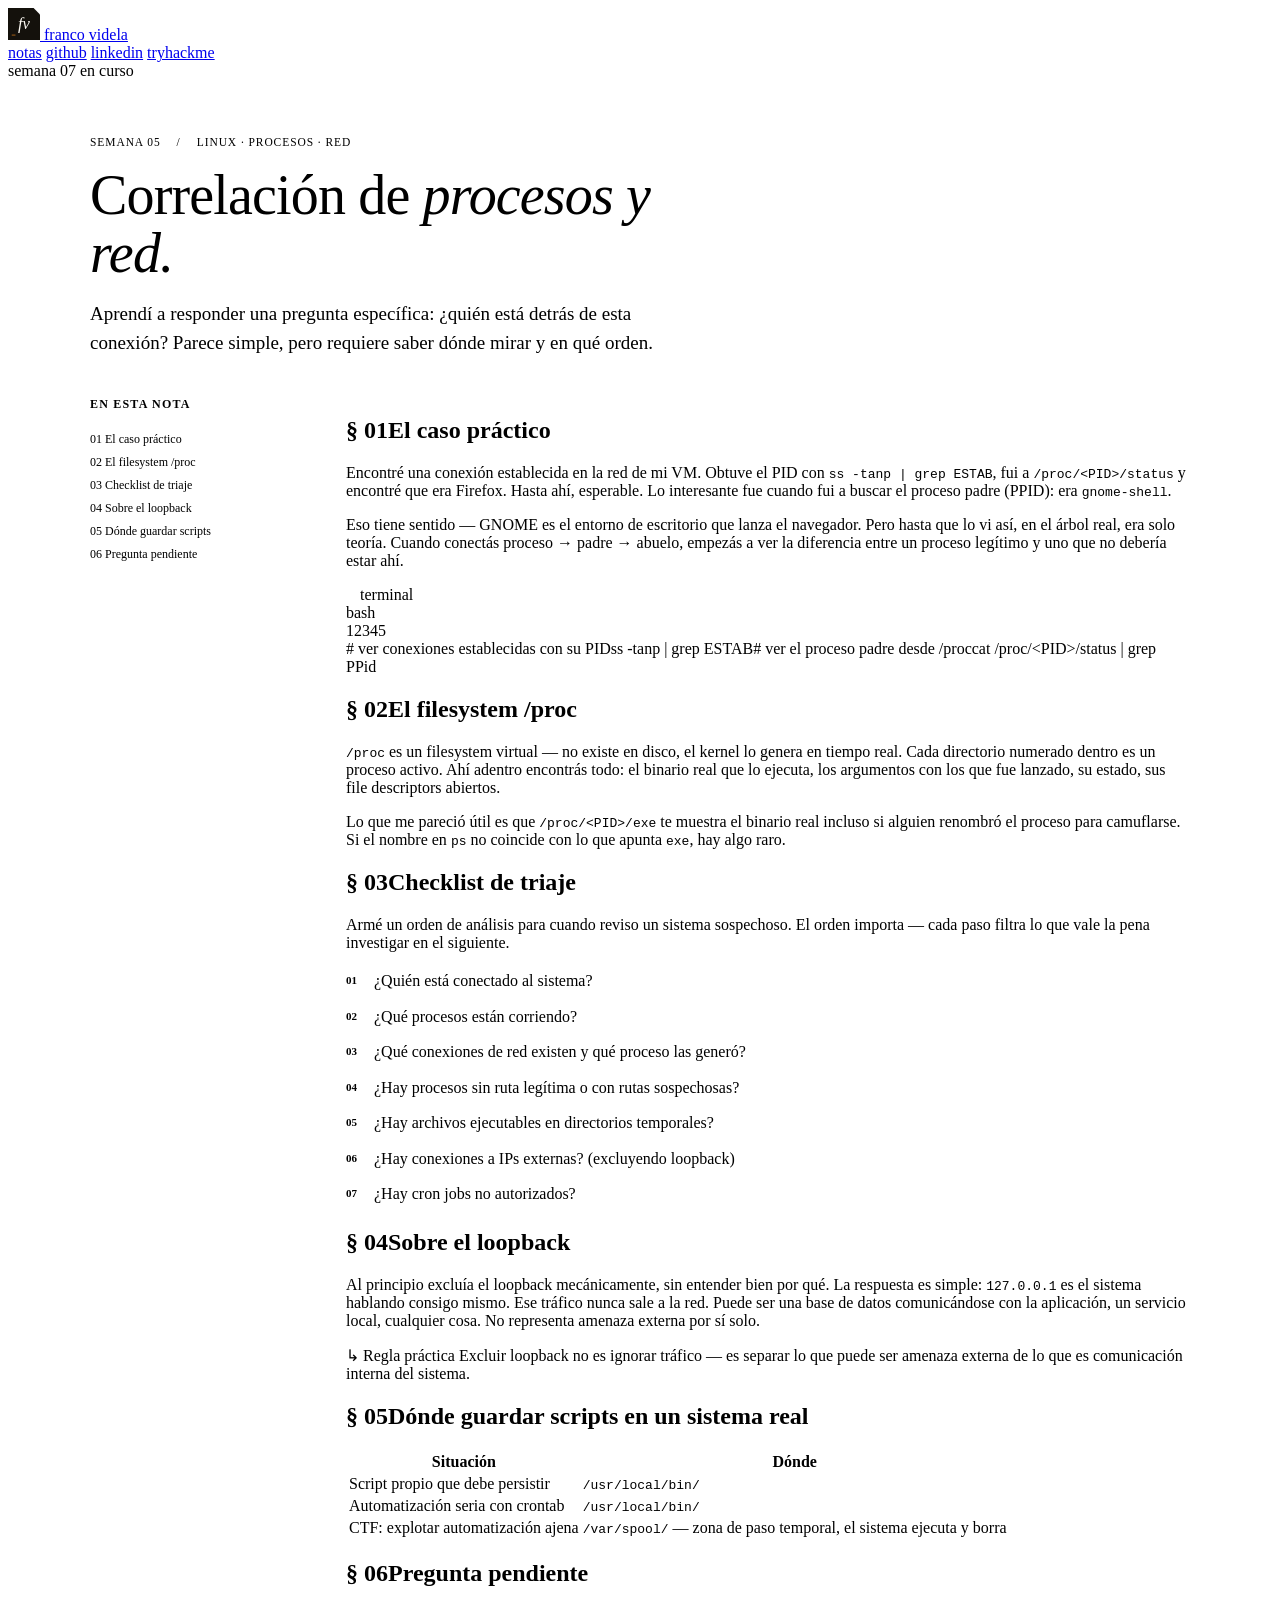
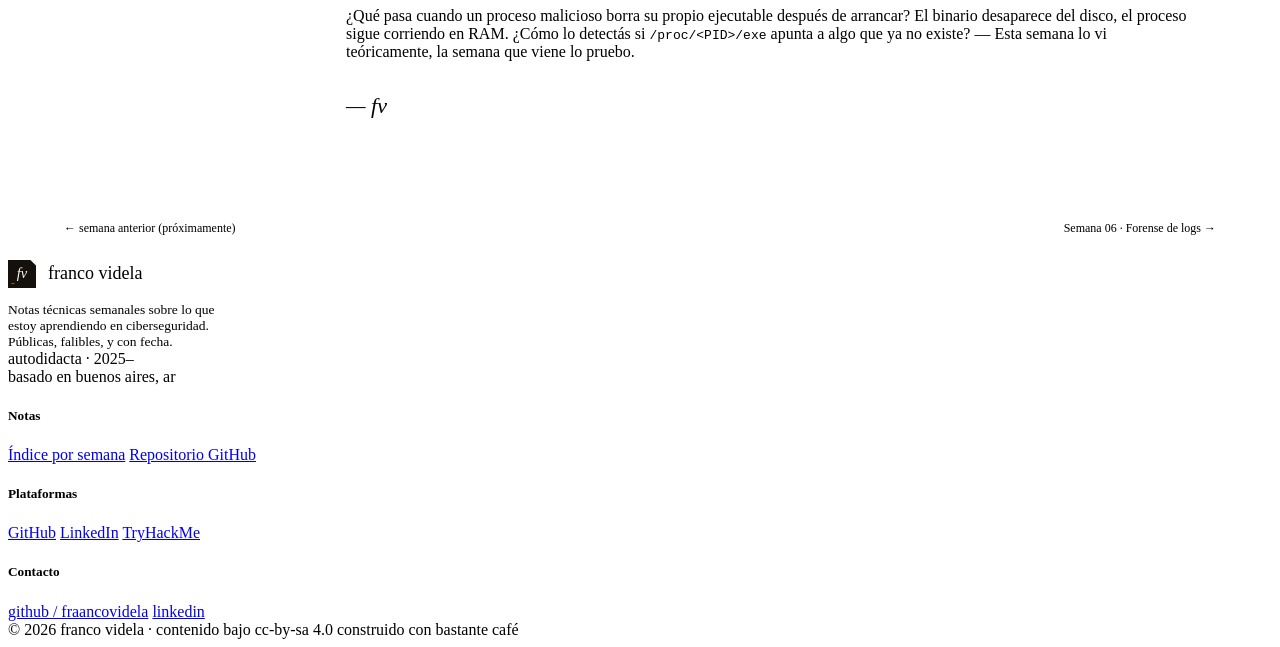
==== docs/semanas/semana-05.html @ 09275e1f "docs: add semana-05 html note" ====
<!doctype html>
<html lang="es">
<head>
<meta charset="utf-8"/>
<meta name="viewport" content="width=device-width, initial-scale=1"/>
<title>Semana 05 — Correlación de procesos y red · franco videla</title>
<link rel="stylesheet" href="../fv-design.css"/>
<style>
  .site-main { padding: 56px; max-width: 1100px; margin: 0 auto; }
  .article-meta {
    display: flex; gap: 16px; flex-wrap: wrap;
    font-family: var(--ff-mono); font-size: 11.5px;
    color: var(--ink-500); text-transform: uppercase; letter-spacing: 0.08em;
    margin-bottom: 18px;
  }
  .article-meta .sep { color: var(--paper-300); }
  .article h1 {
    font-family: var(--ff-display); font-weight: 400;
    font-size: 56px; line-height: 1.04; letter-spacing: -0.015em;
    margin: 0 0 18px; color: var(--ink-900); max-width: 22ch;
  }
  .article h1 .it { font-style: italic; color: var(--amber-700); }
  .article .lede {
    font-size: 19px; color: var(--ink-700); line-height: 1.5;
    max-width: 62ch; margin: 0 0 40px;
  }
  .article-body { display: grid; grid-template-columns: 200px 1fr; gap: 56px; }
  .toc {
    position: sticky; top: 90px; align-self: start;
    font-family: var(--ff-mono); font-size: 12px; color: var(--ink-500);
  }
  .toc .lbl {
    text-transform: uppercase; letter-spacing: 0.1em;
    color: var(--ink-900); font-weight: 600;
    border-bottom: 1px solid var(--paper-300); padding-bottom: 8px; margin-bottom: 12px;
  }
  .toc ol { list-style: none; padding: 0; margin: 0; counter-reset: tocnum; display: grid; gap: 8px; }
  .toc li { counter-increment: tocnum; }
  .toc li::before { content: counter(tocnum, decimal-leading-zero) "  "; color: var(--ink-300); }
  .toc a { color: var(--ink-700); text-decoration: none; }
  .toc a:hover { color: var(--amber-700); }
  .sign-off { margin-top: 32px; font-family: var(--ff-display); font-size: 22px; color: var(--ink-900); font-style: italic; }
  .checklist { list-style: none; padding: 0; margin: 0 0 22px; }
  .checklist li {
    position: relative; padding-left: 28px; margin-bottom: 10px;
    font-size: 16px; color: var(--ink-700); line-height: 1.6; max-width: 64ch;
    font-family: var(--ff-sans);
  }
  .checklist li::before {
    content: counter(step, decimal-leading-zero);
    counter-increment: step;
    position: absolute; left: 0;
    font-family: var(--ff-mono); font-size: 11px; color: var(--amber-500);
    top: 4px; font-weight: 600;
  }
  .checklist { counter-reset: step; }
  .nav-week {
    display: flex; justify-content: space-between; align-items: center;
    padding: 24px 56px; border-top: 1px solid var(--paper-200);
    font-family: var(--ff-mono); font-size: 12px;
  }
  .nav-week a { color: var(--amber-700); text-decoration: none; }
  .nav-week a:hover { color: var(--amber-500); }
  @media (max-width: 900px) {
    .site-header { padding: 16px 24px; }
    .site-main { padding: 32px 24px; }
    .article h1 { font-size: 36px; }
    .article-body { grid-template-columns: 1fr; }
    .toc { position: static; }
    .nav-week { padding: 24px; }
  }
</style>
</head>
<body>
 
<!-- HEADER -->
<header class="site-header">
  <a href="../index.html" class="lockup">
    <svg width="32" height="32" viewBox="0 0 120 120" aria-hidden="true">
      <defs><clipPath id="c"><path d="M0 0 H96 L120 24 V120 H0 Z"/></clipPath></defs>
      <g clip-path="url(#c)">
        <rect width="120" height="120" fill="#14110C"/>
        <text x="60" y="78" font-family="Instrument Serif, serif" font-size="62" font-style="italic" fill="#FBF8F2" text-anchor="middle">fv</text>
        <rect x="14" y="100" width="14" height="3" fill="#C57318"/>
      </g>
    </svg>
    <span class="wordmark">franco videla</span>
  </a>
  <nav class="site-nav">
    <a href="../index.html" class="active">notas</a>
    <a href="https://github.com/fraancovidela/cybersecurity-journey" target="_blank">github</a>
    <a href="https://linkedin.com/in/fraancovidela" target="_blank">linkedin</a>
    <a href="https://tryhackme.com/p/fraancovidela" target="_blank">tryhackme</a>
  </nav>
  <span class="site-status"><span class="dot"></span>semana 07 en curso</span>
</header>
 
<!-- ARTICLE -->
<main class="site-main">
  <article class="article">
    <div class="article-meta">
      <span>Semana 05</span>
      <span class="sep">/</span>
      <span>Linux · Procesos · Red</span>
    </div>
 
    <h1>Correlación de <span class="it">procesos y red.</span></h1>
    <p class="lede">Aprendí a responder una pregunta específica: ¿quién está detrás de esta conexión? Parece simple, pero requiere saber dónde mirar y en qué orden.</p>
 
    <div class="article-body">
      <nav class="toc">
        <div class="lbl">En esta nota</div>
        <ol>
          <li><a href="#caso">El caso práctico</a></li>
          <li><a href="#proc">El filesystem /proc</a></li>
          <li><a href="#checklist">Checklist de triaje</a></li>
          <li><a href="#loopback">Sobre el loopback</a></li>
          <li><a href="#scripts">Dónde guardar scripts</a></li>
          <li><a href="#pendiente">Pregunta pendiente</a></li>
        </ol>
      </nav>
 
      <div class="prose">
 
        <h2 id="caso"><span class="num">§ 01</span>El caso práctico</h2>
        <p>Encontré una conexión establecida en la red de mi VM. Obtuve el PID con <code class="inline">ss -tanp | grep ESTAB</code>, fui a <code class="inline">/proc/&lt;PID&gt;/status</code> y encontré que era Firefox. Hasta ahí, esperable. Lo interesante fue cuando fui a buscar el proceso padre (PPID): era <code class="inline">gnome-shell</code>.</p>
        <p>Eso tiene sentido — GNOME es el entorno de escritorio que lanza el navegador. Pero hasta que lo vi así, en el árbol real, era solo teoría. Cuando conectás proceso → padre → abuelo, empezás a ver la diferencia entre un proceso legítimo y uno que no debería estar ahí.</p>
 
        <div class="code-block">
          <div class="code-head">
            <div style="display:flex; gap:14px; align-items:center;">
              <div class="dots"><span></span><span></span><span></span></div>
              <span class="file">terminal</span>
            </div>
            <span class="lang">bash</span>
          </div>
          <div class="code-body">
            <div class="gutter"><span>1</span><span>2</span><span>3</span><span>4</span><span>5</span></div>
            <div class="lines"><span class="ln"><span class="tok-cmt"># ver conexiones establecidas con su PID</span></span><span class="ln"><span class="tok-fn">ss</span> -tanp | <span class="tok-fn">grep</span> ESTAB</span><span class="ln"></span><span class="ln"><span class="tok-cmt"># ver el proceso padre desde /proc</span></span><span class="ln"><span class="tok-fn">cat</span> /proc/<span class="tok-var">&lt;PID&gt;</span>/status | <span class="tok-fn">grep</span> PPid</span></div>
          </div>
        </div>
 
        <h2 id="proc"><span class="num">§ 02</span>El filesystem /proc</h2>
        <p><code class="inline">/proc</code> es un filesystem virtual — no existe en disco, el kernel lo genera en tiempo real. Cada directorio numerado dentro es un proceso activo. Ahí adentro encontrás todo: el binario real que lo ejecuta, los argumentos con los que fue lanzado, su estado, sus file descriptors abiertos.</p>
        <p>Lo que me pareció útil es que <code class="inline">/proc/&lt;PID&gt;/exe</code> te muestra el binario real incluso si alguien renombró el proceso para camuflarse. Si el nombre en <code class="inline">ps</code> no coincide con lo que apunta <code class="inline">exe</code>, hay algo raro.</p>
 
        <h2 id="checklist"><span class="num">§ 03</span>Checklist de triaje</h2>
        <p>Armé un orden de análisis para cuando reviso un sistema sospechoso. El orden importa — cada paso filtra lo que vale la pena investigar en el siguiente.</p>
 
        <ol class="checklist">
          <li>¿Quién está conectado al sistema?</li>
          <li>¿Qué procesos están corriendo?</li>
          <li>¿Qué conexiones de red existen y qué proceso las generó?</li>
          <li>¿Hay procesos sin ruta legítima o con rutas sospechosas?</li>
          <li>¿Hay archivos ejecutables en directorios temporales?</li>
          <li>¿Hay conexiones a IPs externas? (excluyendo loopback)</li>
          <li>¿Hay cron jobs no autorizados?</li>
        </ol>
 
        <h2 id="loopback"><span class="num">§ 04</span>Sobre el loopback</h2>
        <p>Al principio excluía el loopback mecánicamente, sin entender bien por qué. La respuesta es simple: <code class="inline">127.0.0.1</code> es el sistema hablando consigo mismo. Ese tráfico nunca sale a la red. Puede ser una base de datos comunicándose con la aplicación, un servicio local, cualquier cosa. No representa amenaza externa por sí solo.</p>
 
        <div class="callout">
          <span class="lbl">↳ Regla práctica</span>
          Excluir loopback no es ignorar tráfico — es separar lo que puede ser amenaza externa de lo que es comunicación interna del sistema.
        </div>
 
        <h2 id="scripts"><span class="num">§ 05</span>Dónde guardar scripts en un sistema real</h2>
 
        <table class="confusion-table">
          <thead><tr><th>Situación</th><th>Dónde</th></tr></thead>
          <tbody>
            <tr><td>Script propio que debe persistir</td><td><code class="inline">/usr/local/bin/</code></td></tr>
            <tr><td>Automatización seria con crontab</td><td><code class="inline">/usr/local/bin/</code></td></tr>
            <tr><td>CTF: explotar automatización ajena</td><td><code class="inline">/var/spool/</code> — zona de paso temporal, el sistema ejecuta y borra</td></tr>
          </tbody>
        </table>
 
        <h2 id="pendiente"><span class="num">§ 06</span>Pregunta pendiente</h2>
        <p>¿Qué pasa cuando un proceso malicioso borra su propio ejecutable después de arrancar? El binario desaparece del disco, el proceso sigue corriendo en RAM. ¿Cómo lo detectás si <code class="inline">/proc/&lt;PID&gt;/exe</code> apunta a algo que ya no existe? — Esta semana lo vi teóricamente, la semana que viene lo pruebo.</p>
 
        <p class="sign-off">— fv</p>
      </div>
    </div>
  </article>
</main>
 
<!-- NAV SEMANAS -->
<div class="nav-week">
  <span style="color: var(--ink-300); font-family: var(--ff-mono); font-size: 12px;">← semana anterior (próximamente)</span>
  <a href="semana-06.html">Semana 06 · Forense de logs →</a>
</div>
 
<!-- FOOTER -->
<footer class="site-footer">
  <div>
    <div style="display:inline-flex; align-items:center; gap:12px; margin-bottom:14px;">
      <svg width="28" height="28" viewBox="0 0 120 120">
        <defs><clipPath id="cf"><path d="M0 0 H96 L120 24 V120 H0 Z"/></clipPath></defs>
        <g clip-path="url(#cf)">
          <rect width="120" height="120" fill="#14110C"/>
          <text x="60" y="78" font-family="Instrument Serif, serif" font-size="62" font-style="italic" fill="#FBF8F2" text-anchor="middle">fv</text>
          <rect x="14" y="100" width="14" height="3" fill="#C57318"/>
        </g>
      </svg>
      <span style="font-family:var(--ff-display); font-size:18px;">franco videla</span>
    </div>
    <p style="margin:0; max-width:32ch; font-size:13.5px;">Notas técnicas semanales sobre lo que estoy aprendiendo en ciberseguridad. Públicas, falibles, y con fecha.</p>
    <div class="footer-tag">autodidacta · 2025–<br/>basado en buenos aires, ar</div>
  </div>
  <div>
    <h5>Notas</h5>
    <a href="../index.html">Índice por semana</a>
    <a href="https://github.com/fraancovidela/cybersecurity-journey" target="_blank">Repositorio GitHub</a>
  </div>
  <div>
    <h5>Plataformas</h5>
    <a href="https://github.com/fraancovidela/cybersecurity-journey" target="_blank">GitHub</a>
    <a href="https://linkedin.com/in/fraancovidela" target="_blank">LinkedIn</a>
    <a href="https://tryhackme.com/p/fraancovidela" target="_blank">TryHackMe</a>
  </div>
  <div>
    <h5>Contacto</h5>
    <a href="https://github.com/fraancovidela" target="_blank">github / fraancovidela</a>
    <a href="https://linkedin.com/in/fraancovidela" target="_blank">linkedin</a>
  </div>
  <div class="footer-fineprint">
    <span>© 2026 franco videla · contenido bajo cc-by-sa 4.0</span>
    <span>construido con bastante café</span>
  </div>
</footer>
 
</body>
</html>
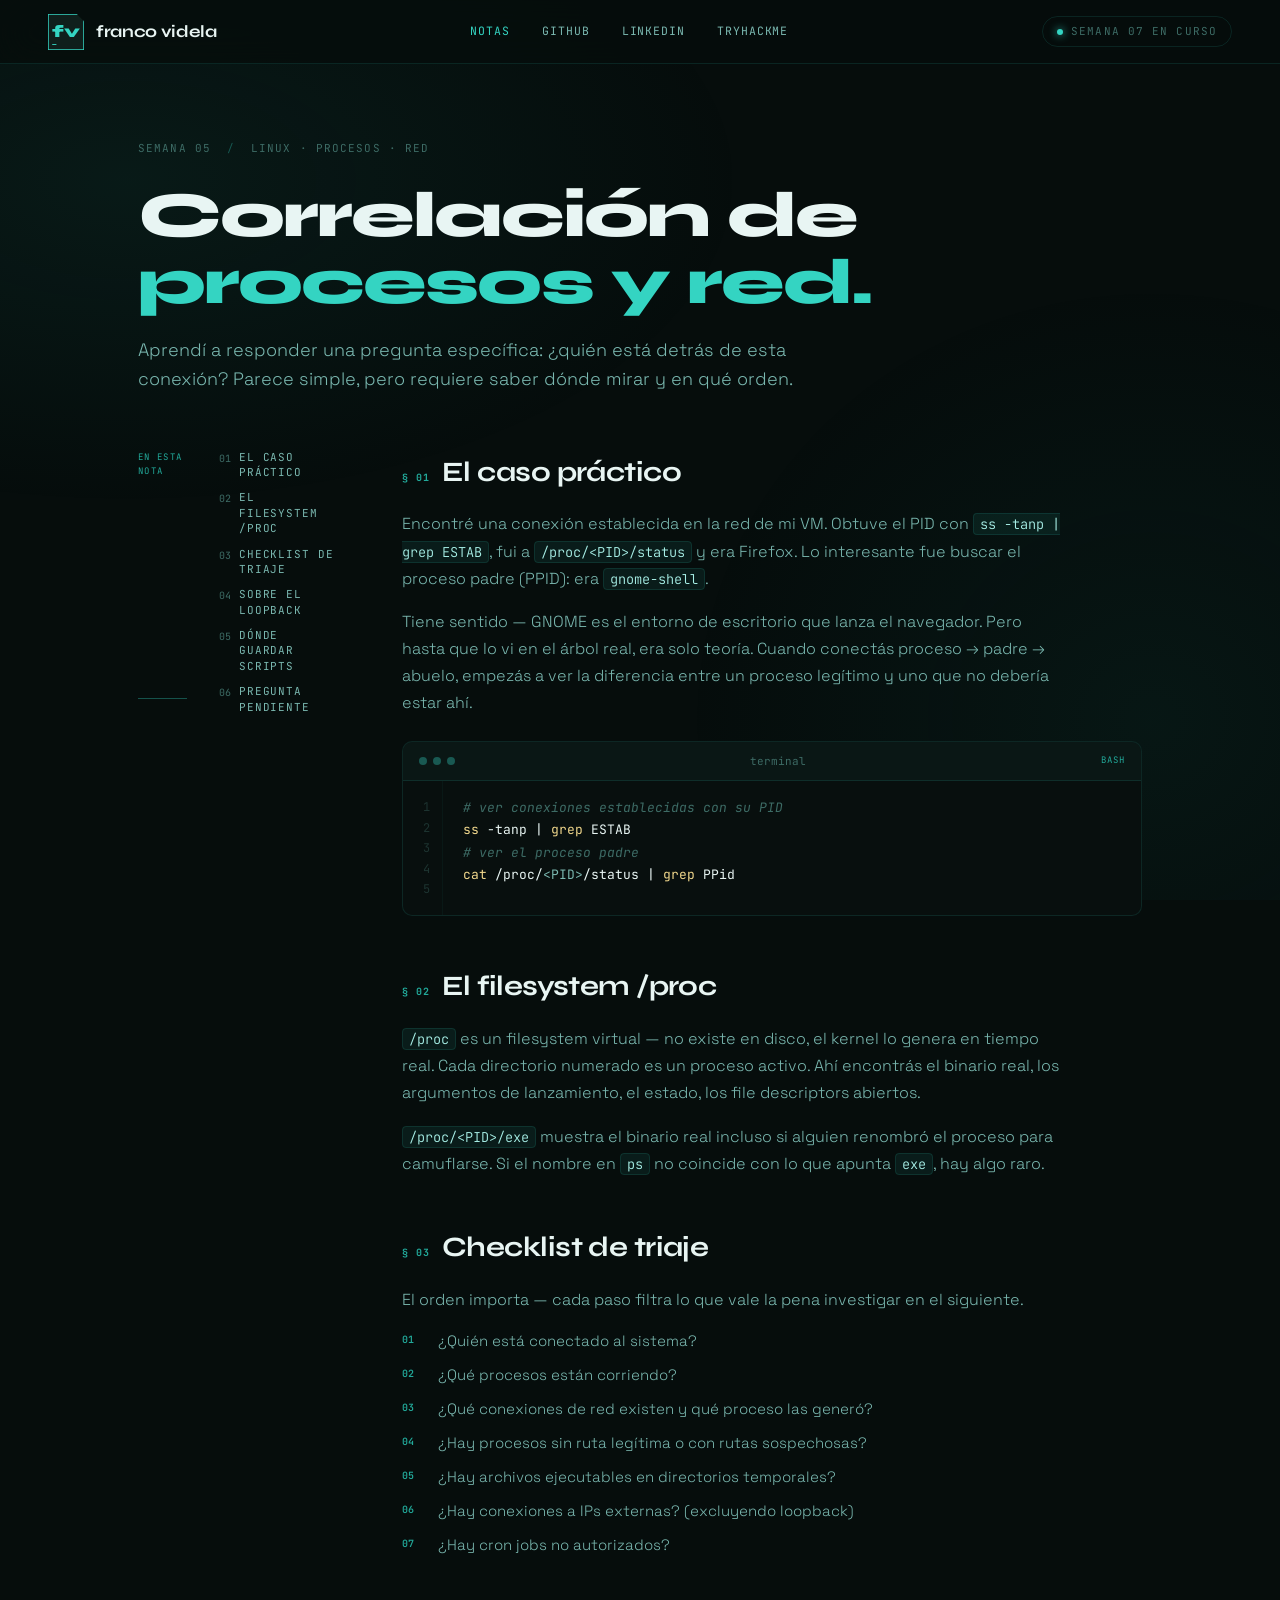
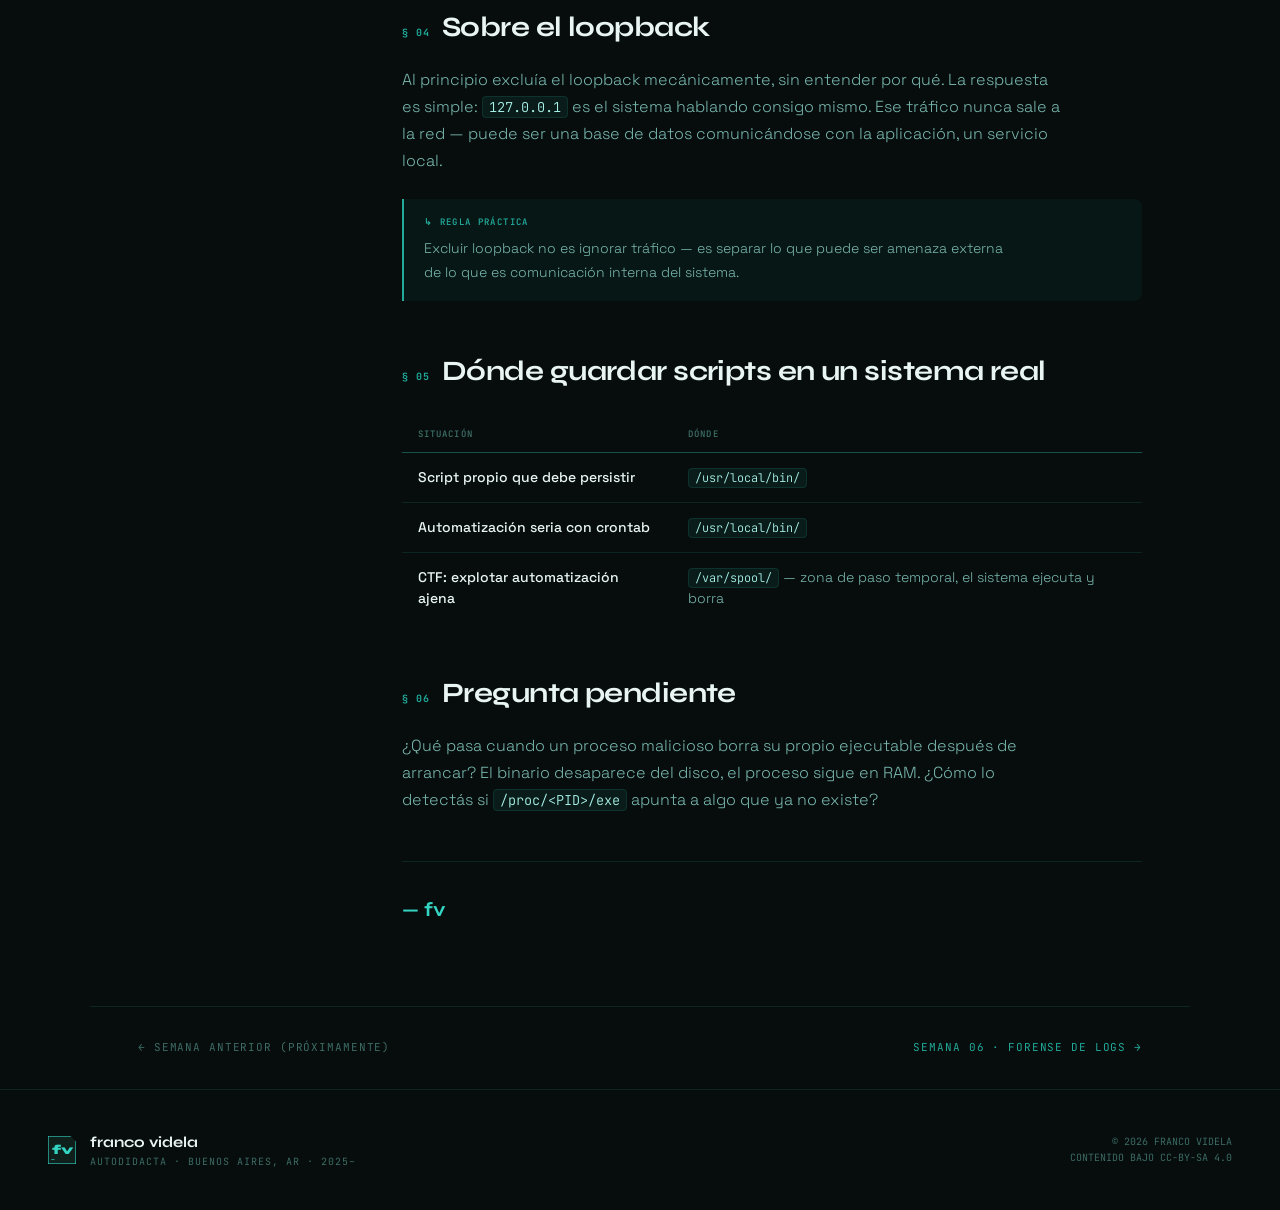
==== commit a6ece908: "docs: add semana-05 html note" ====
--- a/docs/semanas/semana-05.html
+++ b/docs/semanas/semana-05.html
@@ -4,231 +4,253 @@
 <meta charset="utf-8"/>
 <meta name="viewport" content="width=device-width, initial-scale=1"/>
 <title>Semana 05 — Correlación de procesos y red · franco videla</title>
-<link rel="stylesheet" href="../fv-design.css"/>
+<link rel="preconnect" href="https://fonts.googleapis.com"/>
+<link rel="preconnect" href="https://fonts.gstatic.com" crossorigin/>
+<link href="https://fonts.googleapis.com/css2?family=Syne:wght@400;500;600;700;800&family=Space+Grotesk:wght@300;400;500;600&family=JetBrains+Mono:wght@400;500&display=swap" rel="stylesheet"/>
 <style>
-  .site-main { padding: 56px; max-width: 1100px; margin: 0 auto; }
-  .article-meta {
-    display: flex; gap: 16px; flex-wrap: wrap;
-    font-family: var(--ff-mono); font-size: 11.5px;
-    color: var(--ink-500); text-transform: uppercase; letter-spacing: 0.08em;
-    margin-bottom: 18px;
-  }
-  .article-meta .sep { color: var(--paper-300); }
-  .article h1 {
-    font-family: var(--ff-display); font-weight: 400;
-    font-size: 56px; line-height: 1.04; letter-spacing: -0.015em;
-    margin: 0 0 18px; color: var(--ink-900); max-width: 22ch;
-  }
-  .article h1 .it { font-style: italic; color: var(--amber-700); }
-  .article .lede {
-    font-size: 19px; color: var(--ink-700); line-height: 1.5;
-    max-width: 62ch; margin: 0 0 40px;
-  }
-  .article-body { display: grid; grid-template-columns: 200px 1fr; gap: 56px; }
-  .toc {
-    position: sticky; top: 90px; align-self: start;
-    font-family: var(--ff-mono); font-size: 12px; color: var(--ink-500);
-  }
-  .toc .lbl {
-    text-transform: uppercase; letter-spacing: 0.1em;
-    color: var(--ink-900); font-weight: 600;
-    border-bottom: 1px solid var(--paper-300); padding-bottom: 8px; margin-bottom: 12px;
-  }
-  .toc ol { list-style: none; padding: 0; margin: 0; counter-reset: tocnum; display: grid; gap: 8px; }
-  .toc li { counter-increment: tocnum; }
-  .toc li::before { content: counter(tocnum, decimal-leading-zero) "  "; color: var(--ink-300); }
-  .toc a { color: var(--ink-700); text-decoration: none; }
-  .toc a:hover { color: var(--amber-700); }
-  .sign-off { margin-top: 32px; font-family: var(--ff-display); font-size: 22px; color: var(--ink-900); font-style: italic; }
-  .checklist { list-style: none; padding: 0; margin: 0 0 22px; }
-  .checklist li {
-    position: relative; padding-left: 28px; margin-bottom: 10px;
-    font-size: 16px; color: var(--ink-700); line-height: 1.6; max-width: 64ch;
-    font-family: var(--ff-sans);
-  }
-  .checklist li::before {
-    content: counter(step, decimal-leading-zero);
-    counter-increment: step;
-    position: absolute; left: 0;
-    font-family: var(--ff-mono); font-size: 11px; color: var(--amber-500);
-    top: 4px; font-weight: 600;
-  }
-  .checklist { counter-reset: step; }
-  .nav-week {
-    display: flex; justify-content: space-between; align-items: center;
-    padding: 24px 56px; border-top: 1px solid var(--paper-200);
-    font-family: var(--ff-mono); font-size: 12px;
-  }
-  .nav-week a { color: var(--amber-700); text-decoration: none; }
-  .nav-week a:hover { color: var(--amber-500); }
-  @media (max-width: 900px) {
-    .site-header { padding: 16px 24px; }
-    .site-main { padding: 32px 24px; }
-    .article h1 { font-size: 36px; }
-    .article-body { grid-template-columns: 1fr; }
-    .toc { position: static; }
-    .nav-week { padding: 24px; }
-  }
+* { margin: 0; padding: 0; box-sizing: border-box; }
+:root {
+  --bg-deep:    #060d0c;
+  --bg-card:    #0f1f1c;
+  --bg-code:    #080f0e;
+  --teal-400:   #22a99a;
+  --teal-300:   #34d4c2;
+  --teal-100:   #a8f0e8;
+  --sage:       #b7c99a;
+  --text-prime: #e8f5f3;
+  --text-sec:   #7ab8b0;
+  --text-muted: #3d6b65;
+  --border:     rgba(52,212,194,0.12);
+  --border-hot: rgba(52,212,194,0.35);
+  --ff-head:  "Syne", sans-serif;
+  --ff-body:  "Space Grotesk", sans-serif;
+  --ff-mono:  "JetBrains Mono", monospace;
+}
+html { scroll-behavior: smooth; }
+body { background: var(--bg-deep); color: var(--text-prime); font-family: var(--ff-body); font-size: 15px; line-height: 1.6; overflow-x: hidden; }
+.mesh { position: fixed; inset: 0; pointer-events: none; z-index: 0; background: radial-gradient(ellipse 80% 60% at 10% 20%, rgba(26,122,110,0.12) 0%, transparent 60%), radial-gradient(ellipse 60% 80% at 90% 80%, rgba(13,78,70,0.15) 0%, transparent 60%); }
+header { position: fixed; top: 0; left: 0; right: 0; z-index: 100; display: flex; align-items: center; justify-content: space-between; padding: 0 48px; height: 64px; background: rgba(6,13,12,0.85); backdrop-filter: blur(20px); border-bottom: 1px solid var(--border); }
+.logo-link { display: flex; align-items: center; gap: 12px; text-decoration: none; }
+.logo-name { font-family: var(--ff-head); font-size: 17px; font-weight: 700; color: var(--text-prime); letter-spacing: -0.02em; }
+nav { display: flex; gap: 32px; }
+nav a { font-family: var(--ff-mono); font-size: 11.5px; text-transform: uppercase; letter-spacing: 0.08em; color: var(--text-sec); text-decoration: none; transition: color 0.2s; }
+nav a:hover, nav a.active { color: var(--teal-300); }
+.status-badge { display: flex; align-items: center; gap: 8px; font-family: var(--ff-mono); font-size: 11px; text-transform: uppercase; letter-spacing: 0.1em; color: var(--text-muted); padding: 6px 14px; border: 1px solid var(--border); border-radius: 99px; }
+.status-dot { width: 6px; height: 6px; border-radius: 50%; background: var(--teal-300); box-shadow: 0 0 8px var(--teal-300); animation: pulse 2s infinite; }
+@keyframes pulse { 0%,100%{opacity:1;box-shadow:0 0 8px var(--teal-300)}50%{opacity:.6;box-shadow:0 0 16px var(--teal-300)} }
+.article-wrap { position: relative; z-index: 1; max-width: 1100px; margin: 0 auto; padding: 100px 48px 80px; }
+.article-meta { display: flex; gap: 16px; flex-wrap: wrap; font-family: var(--ff-mono); font-size: 11px; text-transform: uppercase; letter-spacing: 0.1em; color: var(--text-muted); margin-bottom: 24px; margin-top: 40px; }
+.article-meta .sep { color: var(--border-hot); }
+.article-wrap h1 { font-family: var(--ff-head); font-size: clamp(36px,5vw,64px); font-weight: 800; line-height: 1.05; letter-spacing: -0.03em; color: var(--text-prime); margin-bottom: 20px; max-width: 20ch; }
+.article-wrap h1 em { font-style: normal; color: var(--teal-300); }
+.lede { font-size: 18px; color: var(--text-sec); line-height: 1.6; max-width: 60ch; margin-bottom: 56px; font-weight: 300; }
+.article-body { display: grid; grid-template-columns: 200px 1fr; gap: 64px; }
+.toc { position: sticky; top: 90px; align-self: start; }
+.toc-label { font-family: var(--ff-mono); font-size: 9px; text-transform: uppercase; letter-spacing: 0.15em; color: var(--teal-400); margin-bottom: 16px; padding-bottom: 10px; border-bottom: 1px solid var(--border-hot); }
+.toc ol { list-style: none; counter-reset: toc; display: grid; gap: 10px; }
+.toc li { counter-increment: toc; display: flex; gap: 8px; }
+.toc li::before { content: counter(toc, decimal-leading-zero); font-family: var(--ff-mono); font-size: 10px; color: var(--text-muted); flex-shrink: 0; margin-top: 1px; }
+.toc a { font-family: var(--ff-mono); font-size: 11px; color: var(--text-sec); text-decoration: none; line-height: 1.4; transition: color 0.2s; }
+.toc a:hover { color: var(--teal-300); }
+.prose h2 { font-family: var(--ff-head); font-size: 28px; font-weight: 700; color: var(--text-prime); letter-spacing: -0.02em; margin: 48px 0 16px; display: flex; align-items: baseline; gap: 12px; }
+.prose h2:first-child { margin-top: 0; }
+.prose h2 .num { font-family: var(--ff-mono); font-size: 10px; color: var(--teal-400); letter-spacing: 0.1em; flex-shrink: 0; }
+.prose p { font-size: 16px; color: var(--text-sec); line-height: 1.7; margin-bottom: 16px; max-width: 66ch; font-weight: 300; }
+.prose strong { color: var(--text-prime); font-weight: 600; }
+.prose ul { list-style: none; margin: 0 0 20px; display: grid; gap: 8px; }
+.prose ul li { position: relative; padding-left: 20px; font-size: 15px; color: var(--text-sec); line-height: 1.6; max-width: 66ch; font-weight: 300; }
+.prose ul li::before { content: ""; position: absolute; left: 0; top: 0.75em; width: 8px; height: 1px; background: var(--teal-400); }
+.checklist { list-style: none; margin: 0 0 24px; display: grid; gap: 10px; counter-reset: step; }
+.checklist li { counter-increment: step; position: relative; padding-left: 36px; font-size: 15px; color: var(--text-sec); line-height: 1.6; font-weight: 300; }
+.checklist li::before { content: counter(step, decimal-leading-zero); position: absolute; left: 0; font-family: var(--ff-mono); font-size: 10px; color: var(--teal-400); font-weight: 600; top: 3px; }
+.code-block { background: var(--bg-code); border: 1px solid var(--border); border-radius: 10px; overflow: hidden; margin: 24px 0; font-family: var(--ff-mono); font-size: 13px; line-height: 1.7; }
+.code-head { display: flex; align-items: center; justify-content: space-between; padding: 10px 16px; background: rgba(52,212,194,0.04); border-bottom: 1px solid var(--border); }
+.code-dots { display: flex; gap: 6px; }
+.code-dots span { width: 8px; height: 8px; border-radius: 50%; background: var(--border-hot); }
+.code-file { font-size: 11px; color: var(--text-muted); }
+.code-file b { color: var(--teal-100); font-weight: 500; }
+.code-lang { font-size: 9px; color: var(--teal-400); text-transform: uppercase; letter-spacing: 0.12em; }
+.code-body { display: grid; grid-template-columns: 40px 1fr; }
+.code-gutter { padding: 16px 12px; text-align: right; color: var(--text-muted); opacity: 0.4; user-select: none; border-right: 1px solid var(--border); font-size: 12px; }
+.code-gutter span { display: block; line-height: 1.7; }
+.code-lines { padding: 16px 20px; white-space: pre; overflow-x: auto; }
+.code-lines .ln { display: block; }
+.tok-cmt { color: #3d6b65; font-style: italic; }
+.tok-fn  { color: #f0d78c; }
+.tok-str { color: var(--sage); }
+.tok-var { color: var(--text-sec); }
+code { font-family: var(--ff-mono); font-size: 0.85em; background: rgba(52,212,194,0.08); border: 1px solid var(--border); border-radius: 4px; padding: 1px 6px; color: var(--teal-100); }
+.callout { border-left: 2px solid var(--teal-400); background: rgba(52,212,194,0.05); padding: 16px 20px; margin: 24px 0; border-radius: 0 8px 8px 0; }
+.callout-label { font-family: var(--ff-mono); font-size: 9px; text-transform: uppercase; letter-spacing: 0.15em; color: var(--teal-400); display: block; margin-bottom: 8px; font-weight: 600; }
+.callout p { font-size: 14px; margin: 0; }
+.table-wrap { overflow-x: auto; margin: 24px 0; }
+table { width: 100%; border-collapse: collapse; font-size: 14px; }
+thead th { font-family: var(--ff-mono); font-size: 9px; text-transform: uppercase; letter-spacing: 0.12em; color: var(--text-muted); text-align: left; padding: 10px 16px; border-bottom: 1px solid var(--border-hot); font-weight: 600; }
+tbody td { padding: 14px 16px; border-bottom: 1px solid var(--border); color: var(--text-sec); line-height: 1.5; vertical-align: top; font-weight: 300; }
+tbody td:first-child { color: var(--text-prime); font-weight: 500; }
+tbody tr:last-child td { border-bottom: 0; }
+tbody tr:hover td { background: rgba(52,212,194,0.03); }
+.sign-off { margin-top: 48px; padding-top: 32px; border-top: 1px solid var(--border); font-family: var(--ff-head); font-size: 20px; font-weight: 700; color: var(--teal-300); }
+.week-nav { position: relative; z-index: 1; max-width: 1100px; margin: 0 auto; padding: 32px 48px; border-top: 1px solid var(--border); display: flex; justify-content: space-between; align-items: center; }
+.week-nav a { font-family: var(--ff-mono); font-size: 11px; text-transform: uppercase; letter-spacing: 0.08em; color: var(--teal-400); text-decoration: none; transition: color 0.2s; }
+.week-nav a:hover { color: var(--teal-300); }
+.week-nav span { font-family: var(--ff-mono); font-size: 11px; color: var(--text-muted); text-transform: uppercase; letter-spacing: 0.08em; }
+footer { position: relative; z-index: 1; border-top: 1px solid var(--border); padding: 40px 48px; display: flex; justify-content: space-between; align-items: center; }
+.footer-left { display: flex; align-items: center; gap: 14px; }
+.footer-name { font-family: var(--ff-head); font-size: 15px; font-weight: 700; color: var(--text-prime); }
+.footer-sub { font-family: var(--ff-mono); font-size: 10px; color: var(--text-muted); text-transform: uppercase; letter-spacing: 0.1em; }
+.footer-right { font-family: var(--ff-mono); font-size: 10px; color: var(--text-muted); text-transform: uppercase; text-align: right; }
+.reveal { opacity: 0; transform: translateY(20px); transition: opacity 0.5s ease, transform 0.5s ease; }
+.reveal.visible { opacity: 1; transform: translateY(0); }
+.reveal-delay-1{transition-delay:.1s}.reveal-delay-2{transition-delay:.2s}
+@media(max-width:900px){header{padding:0 24px}.status-badge{display:none}.article-wrap{padding:90px 24px 60px}.article-body{grid-template-columns:1fr}.toc{position:static;margin-bottom:40px}.week-nav{padding:24px}footer{padding:32px 24px;flex-direction:column;gap:16px;text-align:center}}
 </style>
 </head>
 <body>
- 
-<!-- HEADER -->
-<header class="site-header">
-  <a href="../index.html" class="lockup">
-    <svg width="32" height="32" viewBox="0 0 120 120" aria-hidden="true">
+<div class="mesh"></div>
+ 
+<header>
+  <a href="../index.html" class="logo-link">
+    <svg width="36" height="36" viewBox="0 0 120 120" xmlns="http://www.w3.org/2000/svg">
       <defs><clipPath id="c"><path d="M0 0 H96 L120 24 V120 H0 Z"/></clipPath></defs>
       <g clip-path="url(#c)">
-        <rect width="120" height="120" fill="#14110C"/>
-        <text x="60" y="78" font-family="Instrument Serif, serif" font-size="62" font-style="italic" fill="#FBF8F2" text-anchor="middle">fv</text>
-        <rect x="14" y="100" width="14" height="3" fill="#C57318"/>
+        <rect width="120" height="120" fill="#0f1f1c"/>
+        <rect width="120" height="120" fill="none" stroke="#34d4c2" stroke-width="5"/>
+        <text x="60" y="78" font-family="Syne,sans-serif" font-size="58" font-weight="800" fill="#34d4c2" text-anchor="middle">fv</text>
+        <rect x="14" y="100" width="14" height="3" fill="#34d4c2"/>
       </g>
     </svg>
-    <span class="wordmark">franco videla</span>
+    <span class="logo-name">franco videla</span>
   </a>
-  <nav class="site-nav">
+  <nav>
     <a href="../index.html" class="active">notas</a>
     <a href="https://github.com/fraancovidela/cybersecurity-journey" target="_blank">github</a>
     <a href="https://linkedin.com/in/fraancovidela" target="_blank">linkedin</a>
     <a href="https://tryhackme.com/p/fraancovidela" target="_blank">tryhackme</a>
   </nav>
-  <span class="site-status"><span class="dot"></span>semana 07 en curso</span>
+  <div class="status-badge">
+    <span class="status-dot"></span>
+    semana 07 en curso
+  </div>
 </header>
  
-<!-- ARTICLE -->
-<main class="site-main">
-  <article class="article">
-    <div class="article-meta">
-      <span>Semana 05</span>
-      <span class="sep">/</span>
-      <span>Linux · Procesos · Red</span>
-    </div>
- 
-    <h1>Correlación de <span class="it">procesos y red.</span></h1>
-    <p class="lede">Aprendí a responder una pregunta específica: ¿quién está detrás de esta conexión? Parece simple, pero requiere saber dónde mirar y en qué orden.</p>
- 
-    <div class="article-body">
-      <nav class="toc">
-        <div class="lbl">En esta nota</div>
-        <ol>
-          <li><a href="#caso">El caso práctico</a></li>
-          <li><a href="#proc">El filesystem /proc</a></li>
-          <li><a href="#checklist">Checklist de triaje</a></li>
-          <li><a href="#loopback">Sobre el loopback</a></li>
-          <li><a href="#scripts">Dónde guardar scripts</a></li>
-          <li><a href="#pendiente">Pregunta pendiente</a></li>
-        </ol>
-      </nav>
- 
-      <div class="prose">
- 
-        <h2 id="caso"><span class="num">§ 01</span>El caso práctico</h2>
-        <p>Encontré una conexión establecida en la red de mi VM. Obtuve el PID con <code class="inline">ss -tanp | grep ESTAB</code>, fui a <code class="inline">/proc/&lt;PID&gt;/status</code> y encontré que era Firefox. Hasta ahí, esperable. Lo interesante fue cuando fui a buscar el proceso padre (PPID): era <code class="inline">gnome-shell</code>.</p>
-        <p>Eso tiene sentido — GNOME es el entorno de escritorio que lanza el navegador. Pero hasta que lo vi así, en el árbol real, era solo teoría. Cuando conectás proceso → padre → abuelo, empezás a ver la diferencia entre un proceso legítimo y uno que no debería estar ahí.</p>
- 
-        <div class="code-block">
-          <div class="code-head">
-            <div style="display:flex; gap:14px; align-items:center;">
-              <div class="dots"><span></span><span></span><span></span></div>
-              <span class="file">terminal</span>
-            </div>
-            <span class="lang">bash</span>
-          </div>
-          <div class="code-body">
-            <div class="gutter"><span>1</span><span>2</span><span>3</span><span>4</span><span>5</span></div>
-            <div class="lines"><span class="ln"><span class="tok-cmt"># ver conexiones establecidas con su PID</span></span><span class="ln"><span class="tok-fn">ss</span> -tanp | <span class="tok-fn">grep</span> ESTAB</span><span class="ln"></span><span class="ln"><span class="tok-cmt"># ver el proceso padre desde /proc</span></span><span class="ln"><span class="tok-fn">cat</span> /proc/<span class="tok-var">&lt;PID&gt;</span>/status | <span class="tok-fn">grep</span> PPid</span></div>
-          </div>
+<div class="article-wrap">
+  <div class="article-meta reveal">
+    <span>Semana 05</span>
+    <span class="sep">/</span>
+    <span>Linux · Procesos · Red</span>
+  </div>
+ 
+  <h1 class="reveal reveal-delay-1">Correlación de <em>procesos y red.</em></h1>
+  <p class="lede reveal reveal-delay-2">Aprendí a responder una pregunta específica: ¿quién está detrás de esta conexión? Parece simple, pero requiere saber dónde mirar y en qué orden.</p>
+ 
+  <div class="article-body">
+    <nav class="toc reveal">
+      <div class="toc-label">En esta nota</div>
+      <ol>
+        <li><a href="#caso">El caso práctico</a></li>
+        <li><a href="#proc">El filesystem /proc</a></li>
+        <li><a href="#checklist">Checklist de triaje</a></li>
+        <li><a href="#loopback">Sobre el loopback</a></li>
+        <li><a href="#scripts">Dónde guardar scripts</a></li>
+        <li><a href="#pendiente">Pregunta pendiente</a></li>
+      </ol>
+    </nav>
+ 
+    <div class="prose reveal reveal-delay-1">
+ 
+      <h2 id="caso"><span class="num">§ 01</span> El caso práctico</h2>
+      <p>Encontré una conexión establecida en la red de mi VM. Obtuve el PID con <code>ss -tanp | grep ESTAB</code>, fui a <code>/proc/&lt;PID&gt;/status</code> y era Firefox. Lo interesante fue buscar el proceso padre (PPID): era <code>gnome-shell</code>.</p>
+      <p>Tiene sentido — GNOME es el entorno de escritorio que lanza el navegador. Pero hasta que lo vi en el árbol real, era solo teoría. Cuando conectás proceso → padre → abuelo, empezás a ver la diferencia entre un proceso legítimo y uno que no debería estar ahí.</p>
+ 
+      <div class="code-block">
+        <div class="code-head">
+          <div class="code-dots"><span></span><span></span><span></span></div>
+          <span class="code-file">terminal</span>
+          <span class="code-lang">bash</span>
         </div>
- 
-        <h2 id="proc"><span class="num">§ 02</span>El filesystem /proc</h2>
-        <p><code class="inline">/proc</code> es un filesystem virtual — no existe en disco, el kernel lo genera en tiempo real. Cada directorio numerado dentro es un proceso activo. Ahí adentro encontrás todo: el binario real que lo ejecuta, los argumentos con los que fue lanzado, su estado, sus file descriptors abiertos.</p>
-        <p>Lo que me pareció útil es que <code class="inline">/proc/&lt;PID&gt;/exe</code> te muestra el binario real incluso si alguien renombró el proceso para camuflarse. Si el nombre en <code class="inline">ps</code> no coincide con lo que apunta <code class="inline">exe</code>, hay algo raro.</p>
- 
-        <h2 id="checklist"><span class="num">§ 03</span>Checklist de triaje</h2>
-        <p>Armé un orden de análisis para cuando reviso un sistema sospechoso. El orden importa — cada paso filtra lo que vale la pena investigar en el siguiente.</p>
- 
-        <ol class="checklist">
-          <li>¿Quién está conectado al sistema?</li>
-          <li>¿Qué procesos están corriendo?</li>
-          <li>¿Qué conexiones de red existen y qué proceso las generó?</li>
-          <li>¿Hay procesos sin ruta legítima o con rutas sospechosas?</li>
-          <li>¿Hay archivos ejecutables en directorios temporales?</li>
-          <li>¿Hay conexiones a IPs externas? (excluyendo loopback)</li>
-          <li>¿Hay cron jobs no autorizados?</li>
-        </ol>
- 
-        <h2 id="loopback"><span class="num">§ 04</span>Sobre el loopback</h2>
-        <p>Al principio excluía el loopback mecánicamente, sin entender bien por qué. La respuesta es simple: <code class="inline">127.0.0.1</code> es el sistema hablando consigo mismo. Ese tráfico nunca sale a la red. Puede ser una base de datos comunicándose con la aplicación, un servicio local, cualquier cosa. No representa amenaza externa por sí solo.</p>
- 
-        <div class="callout">
-          <span class="lbl">↳ Regla práctica</span>
-          Excluir loopback no es ignorar tráfico — es separar lo que puede ser amenaza externa de lo que es comunicación interna del sistema.
+        <div class="code-body">
+          <div class="code-gutter"><span>1</span><span>2</span><span>3</span><span>4</span><span>5</span></div>
+          <div class="code-lines"><span class="ln"><span class="tok-cmt"># ver conexiones establecidas con su PID</span></span><span class="ln"><span class="tok-fn">ss</span> -tanp | <span class="tok-fn">grep</span> ESTAB</span><span class="ln"></span><span class="ln"><span class="tok-cmt"># ver el proceso padre</span></span><span class="ln"><span class="tok-fn">cat</span> /proc/<span class="tok-var">&lt;PID&gt;</span>/status | <span class="tok-fn">grep</span> PPid</span></div>
         </div>
- 
-        <h2 id="scripts"><span class="num">§ 05</span>Dónde guardar scripts en un sistema real</h2>
- 
-        <table class="confusion-table">
+      </div>
+ 
+      <h2 id="proc"><span class="num">§ 02</span> El filesystem /proc</h2>
+      <p><code>/proc</code> es un filesystem virtual — no existe en disco, el kernel lo genera en tiempo real. Cada directorio numerado es un proceso activo. Ahí encontrás el binario real, los argumentos de lanzamiento, el estado, los file descriptors abiertos.</p>
+      <p><code>/proc/&lt;PID&gt;/exe</code> muestra el binario real incluso si alguien renombró el proceso para camuflarse. Si el nombre en <code>ps</code> no coincide con lo que apunta <code>exe</code>, hay algo raro.</p>
+ 
+      <h2 id="checklist"><span class="num">§ 03</span> Checklist de triaje</h2>
+      <p>El orden importa — cada paso filtra lo que vale la pena investigar en el siguiente.</p>
+      <ol class="checklist">
+        <li>¿Quién está conectado al sistema?</li>
+        <li>¿Qué procesos están corriendo?</li>
+        <li>¿Qué conexiones de red existen y qué proceso las generó?</li>
+        <li>¿Hay procesos sin ruta legítima o con rutas sospechosas?</li>
+        <li>¿Hay archivos ejecutables en directorios temporales?</li>
+        <li>¿Hay conexiones a IPs externas? (excluyendo loopback)</li>
+        <li>¿Hay cron jobs no autorizados?</li>
+      </ol>
+ 
+      <h2 id="loopback"><span class="num">§ 04</span> Sobre el loopback</h2>
+      <p>Al principio excluía el loopback mecánicamente, sin entender por qué. La respuesta es simple: <code>127.0.0.1</code> es el sistema hablando consigo mismo. Ese tráfico nunca sale a la red — puede ser una base de datos comunicándose con la aplicación, un servicio local.</p>
+      <div class="callout">
+        <span class="callout-label">↳ Regla práctica</span>
+        <p>Excluir loopback no es ignorar tráfico — es separar lo que puede ser amenaza externa de lo que es comunicación interna del sistema.</p>
+      </div>
+ 
+      <h2 id="scripts"><span class="num">§ 05</span> Dónde guardar scripts en un sistema real</h2>
+      <div class="table-wrap">
+        <table>
           <thead><tr><th>Situación</th><th>Dónde</th></tr></thead>
           <tbody>
-            <tr><td>Script propio que debe persistir</td><td><code class="inline">/usr/local/bin/</code></td></tr>
-            <tr><td>Automatización seria con crontab</td><td><code class="inline">/usr/local/bin/</code></td></tr>
-            <tr><td>CTF: explotar automatización ajena</td><td><code class="inline">/var/spool/</code> — zona de paso temporal, el sistema ejecuta y borra</td></tr>
+            <tr><td>Script propio que debe persistir</td><td><code>/usr/local/bin/</code></td></tr>
+            <tr><td>Automatización seria con crontab</td><td><code>/usr/local/bin/</code></td></tr>
+            <tr><td>CTF: explotar automatización ajena</td><td><code>/var/spool/</code> — zona de paso temporal, el sistema ejecuta y borra</td></tr>
           </tbody>
         </table>
- 
-        <h2 id="pendiente"><span class="num">§ 06</span>Pregunta pendiente</h2>
-        <p>¿Qué pasa cuando un proceso malicioso borra su propio ejecutable después de arrancar? El binario desaparece del disco, el proceso sigue corriendo en RAM. ¿Cómo lo detectás si <code class="inline">/proc/&lt;PID&gt;/exe</code> apunta a algo que ya no existe? — Esta semana lo vi teóricamente, la semana que viene lo pruebo.</p>
- 
-        <p class="sign-off">— fv</p>
       </div>
+ 
+      <h2 id="pendiente"><span class="num">§ 06</span> Pregunta pendiente</h2>
+      <p>¿Qué pasa cuando un proceso malicioso borra su propio ejecutable después de arrancar? El binario desaparece del disco, el proceso sigue en RAM. ¿Cómo lo detectás si <code>/proc/&lt;PID&gt;/exe</code> apunta a algo que ya no existe?</p>
+ 
+      <div class="sign-off">— fv</div>
     </div>
-  </article>
-</main>
- 
-<!-- NAV SEMANAS -->
-<div class="nav-week">
-  <span style="color: var(--ink-300); font-family: var(--ff-mono); font-size: 12px;">← semana anterior (próximamente)</span>
+  </div>
+</div>
+ 
+<div class="week-nav">
+  <span>← semana anterior (próximamente)</span>
   <a href="semana-06.html">Semana 06 · Forense de logs →</a>
 </div>
  
-<!-- FOOTER -->
-<footer class="site-footer">
-  <div>
-    <div style="display:inline-flex; align-items:center; gap:12px; margin-bottom:14px;">
-      <svg width="28" height="28" viewBox="0 0 120 120">
-        <defs><clipPath id="cf"><path d="M0 0 H96 L120 24 V120 H0 Z"/></clipPath></defs>
-        <g clip-path="url(#cf)">
-          <rect width="120" height="120" fill="#14110C"/>
-          <text x="60" y="78" font-family="Instrument Serif, serif" font-size="62" font-style="italic" fill="#FBF8F2" text-anchor="middle">fv</text>
-          <rect x="14" y="100" width="14" height="3" fill="#C57318"/>
-        </g>
-      </svg>
-      <span style="font-family:var(--ff-display); font-size:18px;">franco videla</span>
+<footer>
+  <div class="footer-left">
+    <svg width="28" height="28" viewBox="0 0 120 120" xmlns="http://www.w3.org/2000/svg">
+      <defs><clipPath id="cf"><path d="M0 0 H96 L120 24 V120 H0 Z"/></clipPath></defs>
+      <g clip-path="url(#cf)">
+        <rect width="120" height="120" fill="#0f1f1c"/>
+        <rect width="120" height="120" fill="none" stroke="#34d4c2" stroke-width="5"/>
+        <text x="60" y="78" font-family="Syne,sans-serif" font-size="58" font-weight="800" fill="#34d4c2" text-anchor="middle">fv</text>
+        <rect x="14" y="100" width="14" height="3" fill="#34d4c2"/>
+      </g>
+    </svg>
+    <div>
+      <div class="footer-name">franco videla</div>
+      <div class="footer-sub">autodidacta · buenos aires, ar · 2025–</div>
     </div>
-    <p style="margin:0; max-width:32ch; font-size:13.5px;">Notas técnicas semanales sobre lo que estoy aprendiendo en ciberseguridad. Públicas, falibles, y con fecha.</p>
-    <div class="footer-tag">autodidacta · 2025–<br/>basado en buenos aires, ar</div>
-  </div>
-  <div>
-    <h5>Notas</h5>
-    <a href="../index.html">Índice por semana</a>
-    <a href="https://github.com/fraancovidela/cybersecurity-journey" target="_blank">Repositorio GitHub</a>
-  </div>
-  <div>
-    <h5>Plataformas</h5>
-    <a href="https://github.com/fraancovidela/cybersecurity-journey" target="_blank">GitHub</a>
-    <a href="https://linkedin.com/in/fraancovidela" target="_blank">LinkedIn</a>
-    <a href="https://tryhackme.com/p/fraancovidela" target="_blank">TryHackMe</a>
-  </div>
-  <div>
-    <h5>Contacto</h5>
-    <a href="https://github.com/fraancovidela" target="_blank">github / fraancovidela</a>
-    <a href="https://linkedin.com/in/fraancovidela" target="_blank">linkedin</a>
-  </div>
-  <div class="footer-fineprint">
-    <span>© 2026 franco videla · contenido bajo cc-by-sa 4.0</span>
-    <span>construido con bastante café</span>
+  </div>
+  <div class="footer-right">
+    <div>© 2026 franco videla</div>
+    <div>contenido bajo cc-by-sa 4.0</div>
   </div>
 </footer>
  
+<script>
+const observer = new IntersectionObserver((entries) => {
+  entries.forEach(entry => { if (entry.isIntersecting) entry.target.classList.add('visible'); });
+}, { threshold: 0.08 });
+document.querySelectorAll('.reveal').forEach(el => observer.observe(el));
+setTimeout(() => document.querySelectorAll('.article-wrap .reveal').forEach(el => el.classList.add('visible')), 100);
+</script>
 </body>
 </html>
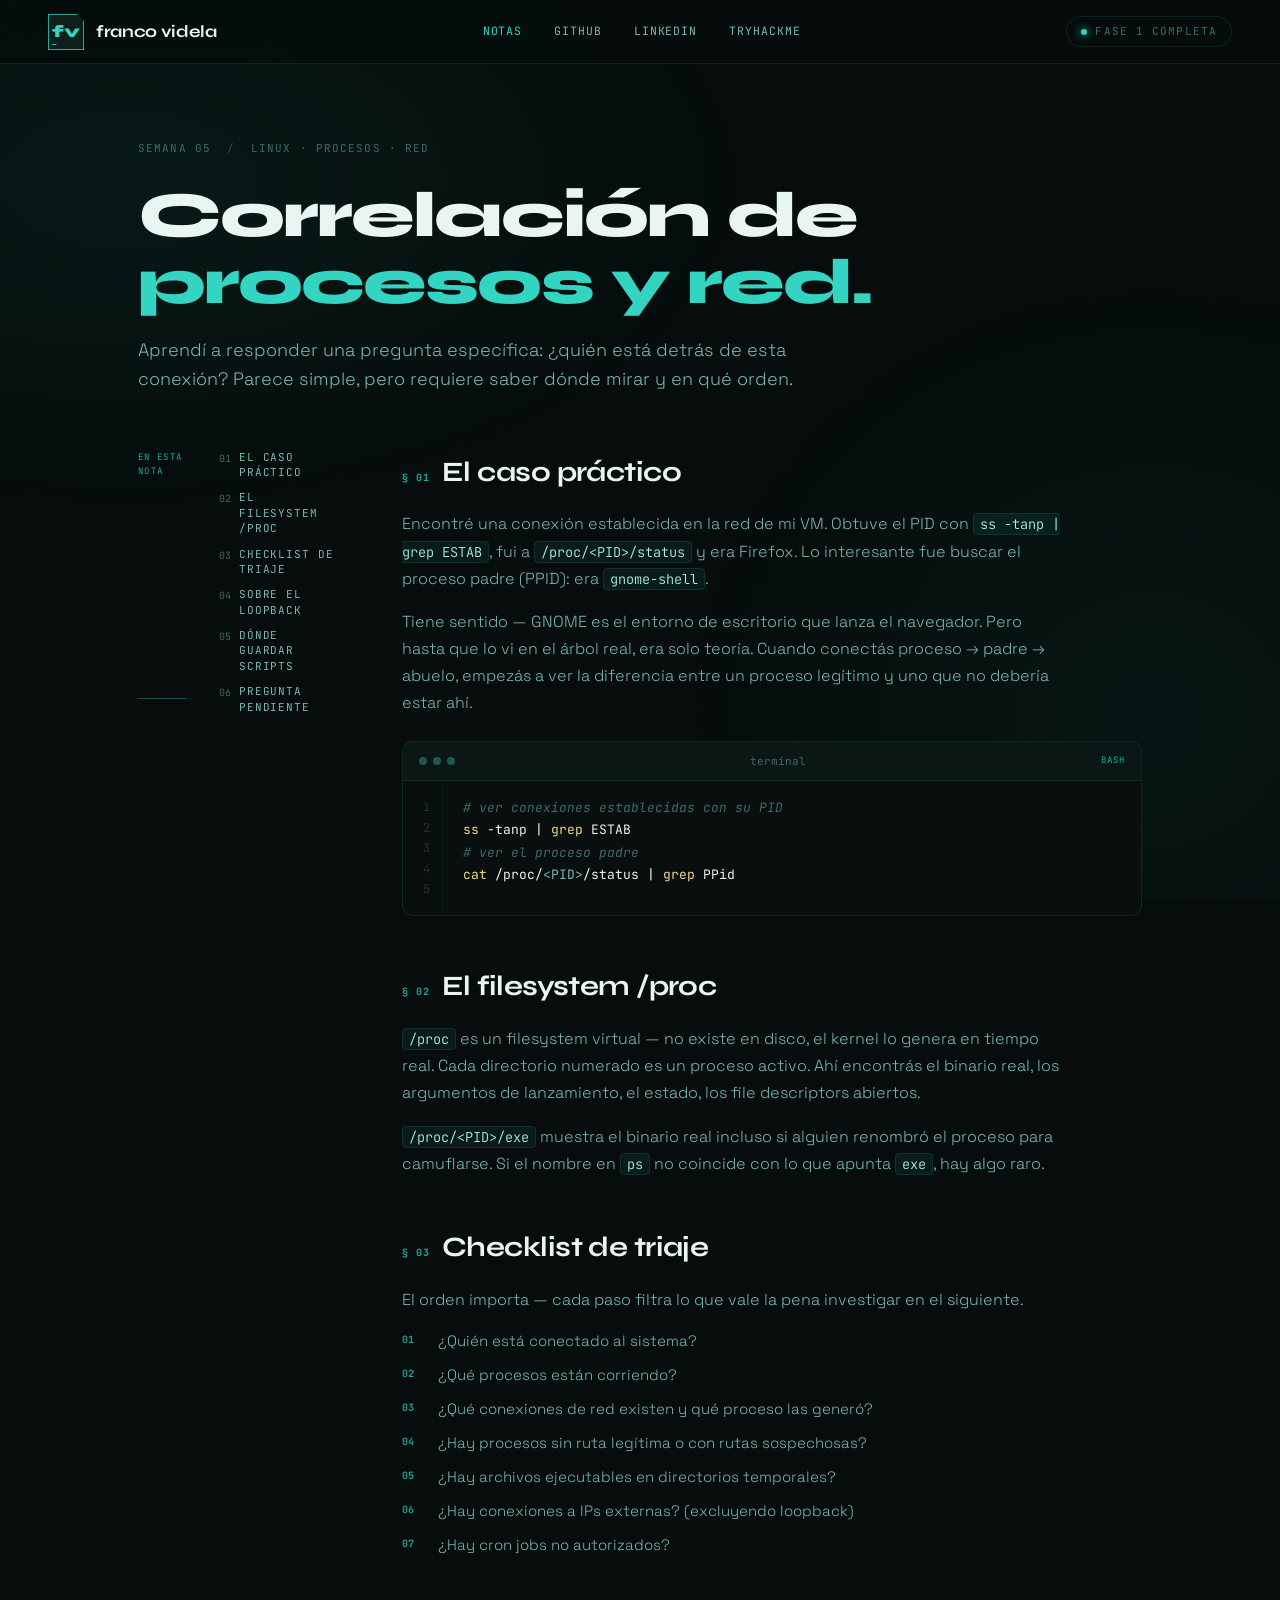
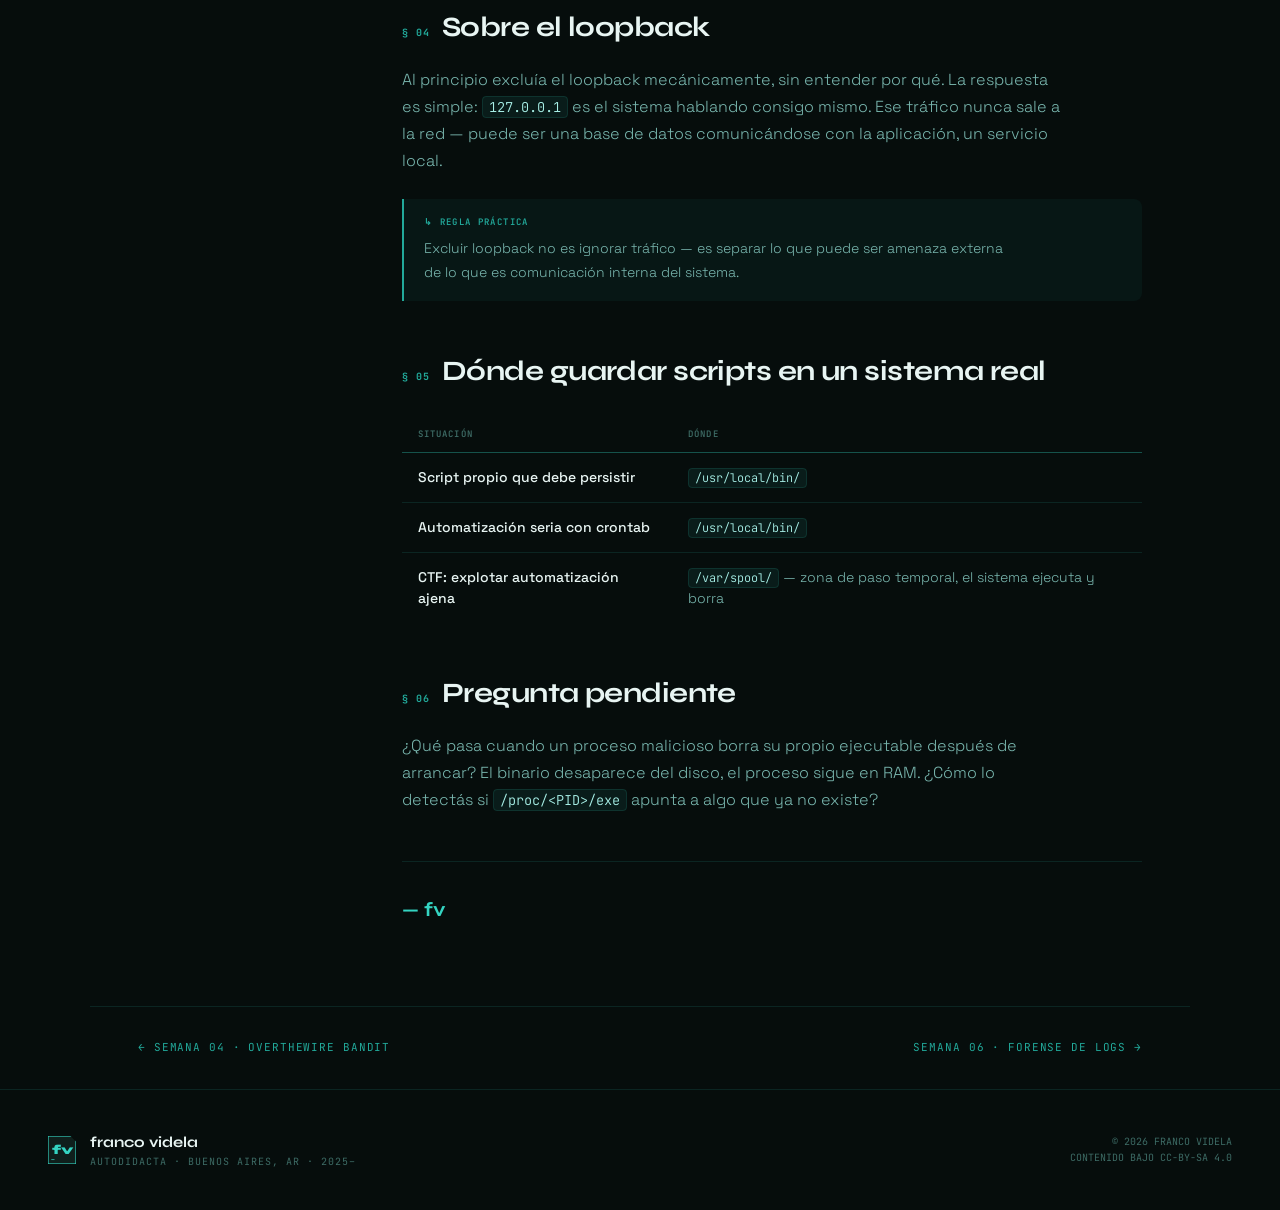
==== commit ee3e0e2f: "docs: backfill semanas 01-04 and add 07-09 Publica las semanas fundacionales que faltaban (redes/Wir" ====
--- a/docs/semanas/semana-05.html
+++ b/docs/semanas/semana-05.html
@@ -130,7 +130,7 @@
   </nav>
   <div class="status-badge">
     <span class="status-dot"></span>
-    semana 07 en curso
+    fase 1 completa
   </div>
 </header>
  
@@ -219,7 +219,7 @@
 </div>
  
 <div class="week-nav">
-  <span>← semana anterior (próximamente)</span>
+  <a href="semana-04.html">← Semana 04 · OverTheWire Bandit</a>
   <a href="semana-06.html">Semana 06 · Forense de logs →</a>
 </div>
  
